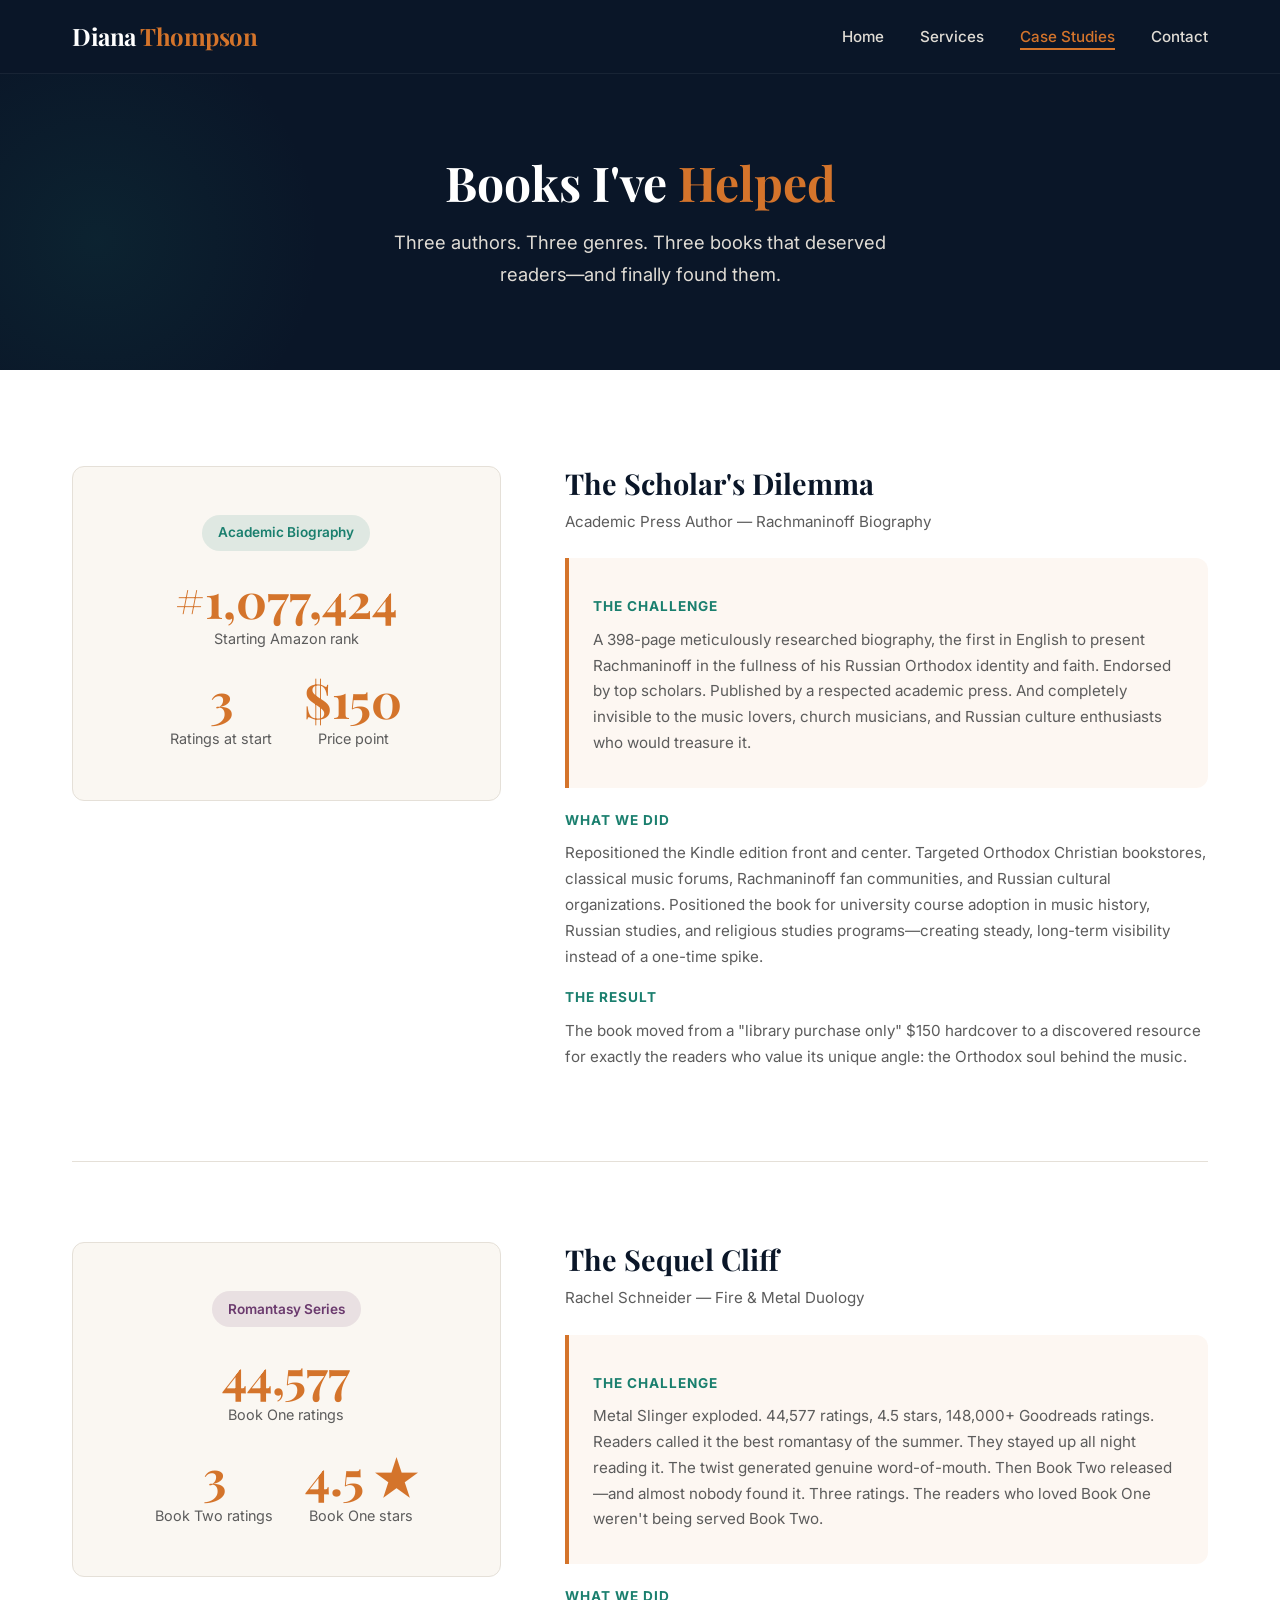
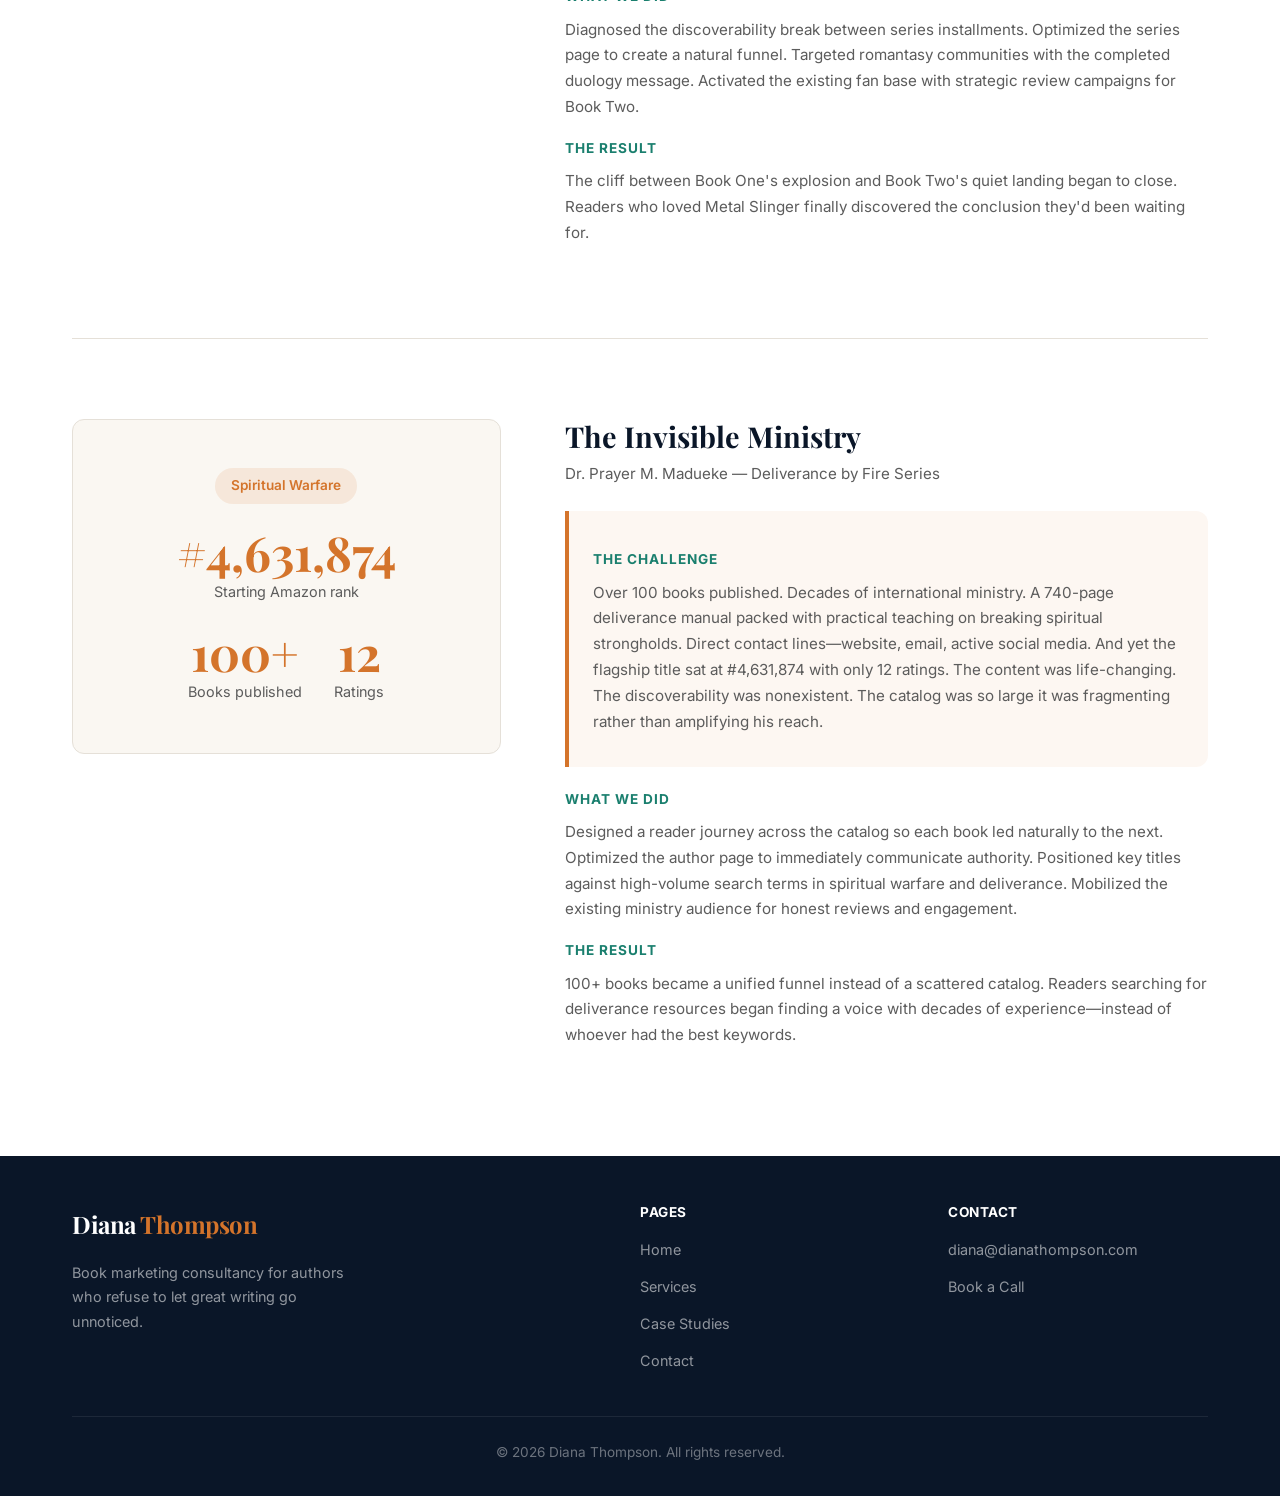
==== case-studies.html @ 2fe16428 "Add files via upload" ====
<!DOCTYPE html>
<html lang="en">
<head>
    <meta charset="UTF-8">
    <meta name="viewport" content="width=device-width, initial-scale=1.0">
    <title>Case Studies | Diana Thompson</title>
    <link rel="preconnect" href="https://fonts.googleapis.com">
    <link rel="preconnect" href="https://fonts.gstatic.com" crossorigin>
    <link href="https://fonts.googleapis.com/css2?family=Inter:wght@400;500;600;700&family=Playfair+Display:ital,wght@0,600;0,700;1,600&display=swap" rel="stylesheet">
    <link rel="stylesheet" href="style.css">
</head>
<body>

<nav class="navbar">
    <div class="container">
        <a href="index.html" class="logo">Diana <span>Thompson</span></a>
        <ul class="nav-links">
            <li><a href="index.html">Home</a></li>
            <li><a href="services.html">Services</a></li>
            <li><a href="case-studies.html" class="active">Case Studies</a></li>
            <li><a href="contact.html">Contact</a></li>
        </ul>
    </div>
</nav>

<section class="case-studies-hero">
    <div class="container">
        <h1>Books I've <span>Helped</span></h1>
        <p>Three authors. Three genres. Three books that deserved readers—and finally found them.</p>
    </div>
</section>

<section class="case-studies-list">
    <div class="container">

        <!-- Case Study 1: Academic -->
        <div class="case-study-full">
            <div class="case-study-visual">
                <span class="genre-tag genre-academic">Academic Biography</span>
                <div class="case-metric">#1,077,424</div>
                <div class="case-metric-label">Starting Amazon rank</div>
                <div class="case-metric-row">
                    <div>
                        <div class="case-metric">3</div>
                        <div class="case-metric-label">Ratings at start</div>
                    </div>
                    <div>
                        <div class="case-metric">$150</div>
                        <div class="case-metric-label">Price point</div>
                    </div>
                </div>
            </div>
            <div class="case-study-content">
                <h2>The Scholar's Dilemma</h2>
                <p class="author-name">Academic Press Author — Rachmaninoff Biography</p>
                <div class="challenge-box">
                    <h4>The Challenge</h4>
                    <p>A 398-page meticulously researched biography, the first in English to present Rachmaninoff in the fullness of his Russian Orthodox identity and faith. Endorsed by top scholars. Published by a respected academic press. And completely invisible to the music lovers, church musicians, and Russian culture enthusiasts who would treasure it.</p>
                </div>
                <h4>What We Did</h4>
                <p>Repositioned the Kindle edition front and center. Targeted Orthodox Christian bookstores, classical music forums, Rachmaninoff fan communities, and Russian cultural organizations. Positioned the book for university course adoption in music history, Russian studies, and religious studies programs—creating steady, long-term visibility instead of a one-time spike.</p>
                <h4>The Result</h4>
                <p>The book moved from a "library purchase only" $150 hardcover to a discovered resource for exactly the readers who value its unique angle: the Orthodox soul behind the music.</p>
            </div>
        </div>

        <!-- Case Study 2: Romantasy -->
        <div class="case-study-full">
            <div class="case-study-visual">
                <span class="genre-tag genre-romantasy">Romantasy Series</span>
                <div class="case-metric">44,577</div>
                <div class="case-metric-label">Book One ratings</div>
                <div class="case-metric-row">
                    <div>
                        <div class="case-metric">3</div>
                        <div class="case-metric-label">Book Two ratings</div>
                    </div>
                    <div>
                        <div class="case-metric">4.5 ★</div>
                        <div class="case-metric-label">Book One stars</div>
                    </div>
                </div>
            </div>
            <div class="case-study-content">
                <h2>The Sequel Cliff</h2>
                <p class="author-name">Rachel Schneider — Fire & Metal Duology</p>
                <div class="challenge-box">
                    <h4>The Challenge</h4>
                    <p>Metal Slinger exploded. 44,577 ratings, 4.5 stars, 148,000+ Goodreads ratings. Readers called it the best romantasy of the summer. They stayed up all night reading it. The twist generated genuine word-of-mouth. Then Book Two released—and almost nobody found it. Three ratings. The readers who loved Book One weren't being served Book Two.</p>
                </div>
                <h4>What We Did</h4>
                <p>Diagnosed the discoverability break between series installments. Optimized the series page to create a natural funnel. Targeted romantasy communities with the completed duology message. Activated the existing fan base with strategic review campaigns for Book Two.</p>
                <h4>The Result</h4>
                <p>The cliff between Book One's explosion and Book Two's quiet landing began to close. Readers who loved Metal Slinger finally discovered the conclusion they'd been waiting for.</p>
            </div>
        </div>

        <!-- Case Study 3: Ministry -->
        <div class="case-study-full">
            <div class="case-study-visual">
                <span class="genre-tag genre-ministry">Spiritual Warfare</span>
                <div class="case-metric">#4,631,874</div>
                <div class="case-metric-label">Starting Amazon rank</div>
                <div class="case-metric-row">
                    <div>
                        <div class="case-metric">100+</div>
                        <div class="case-metric-label">Books published</div>
                    </div>
                    <div>
                        <div class="case-metric">12</div>
                        <div class="case-metric-label">Ratings</div>
                    </div>
                </div>
            </div>
            <div class="case-study-content">
                <h2>The Invisible Ministry</h2>
                <p class="author-name">Dr. Prayer M. Madueke — Deliverance by Fire Series</p>
                <div class="challenge-box">
                    <h4>The Challenge</h4>
                    <p>Over 100 books published. Decades of international ministry. A 740-page deliverance manual packed with practical teaching on breaking spiritual strongholds. Direct contact lines—website, email, active social media. And yet the flagship title sat at #4,631,874 with only 12 ratings. The content was life-changing. The discoverability was nonexistent. The catalog was so large it was fragmenting rather than amplifying his reach.</p>
                </div>
                <h4>What We Did</h4>
                <p>Designed a reader journey across the catalog so each book led naturally to the next. Optimized the author page to immediately communicate authority. Positioned key titles against high-volume search terms in spiritual warfare and deliverance. Mobilized the existing ministry audience for honest reviews and engagement.</p>
                <h4>The Result</h4>
                <p>100+ books became a unified funnel instead of a scattered catalog. Readers searching for deliverance resources began finding a voice with decades of experience—instead of whoever had the best keywords.</p>
            </div>
        </div>

    </div>
</section>

<footer class="footer">
    <div class="container">
        <div class="footer-grid">
            <div class="footer-brand">
                <a href="index.html" class="logo">Diana <span>Thompson</span></a>
                <p>Book marketing consultancy for authors who refuse to let great writing go unnoticed.</p>
            </div>
            <div class="footer-links">
                <h4>Pages</h4>
                <ul>
                    <li><a href="index.html">Home</a></li>
                    <li><a href="services.html">Services</a></li>
                    <li><a href="case-studies.html">Case Studies</a></li>
                    <li><a href="contact.html">Contact</a></li>
                </ul>
            </div>
            <div class="footer-links">
                <h4>Contact</h4>
                <ul>
                    <li><a href="mailto:diana@dianathompson.com">diana@dianathompson.com</a></li>
                    <li><a href="contact.html">Book a Call</a></li>
                </ul>
            </div>
        </div>
        <div class="footer-bottom">
            <p>&copy; 2026 Diana Thompson. All rights reserved.</p>
        </div>
    </div>
</footer>

</body>
</html>
---- style.css ----
/* ===== RESET & BASE ===== */
*, *::before, *::after {
    margin: 0;
    padding: 0;
    box-sizing: border-box;
}

:root {
    --navy: #0a1628;
    --navy-light: #132040;
    --burnt-orange: #d4742b;
    --burnt-orange-hover: #e6863d;
    --teal: #1a7f6e;
    --teal-hover: #209b86;
    --plum: #6b3a6e;
    --plum-hover: #824a85;
    --cream: #faf7f2;
    --white: #ffffff;
    --text: #1e1e1e;
    --text-light: #5c5c5c;
    --text-on-dark: #e0dcd5;
    --border: #e5e0d8;
    --shadow: 0 4px 24px rgba(0,0,0,0.08);
    --shadow-hover: 0 8px 40px rgba(0,0,0,0.14);
    --font-heading: 'Playfair Display', Georgia, 'Times New Roman', serif;
    --font-body: 'Inter', 'Helvetica Neue', Arial, sans-serif;
    --radius: 12px;
    --transition: 0.25s ease;
}

html {
    scroll-behavior: smooth;
}

body {
    font-family: var(--font-body);
    color: var(--text);
    background: var(--white);
    line-height: 1.7;
    -webkit-font-smoothing: antialiased;
}

h1, h2, h3, h4 {
    font-family: var(--font-heading);
    font-weight: 700;
    line-height: 1.2;
}

a {
    text-decoration: none;
    color: inherit;
}

img {
    max-width: 100%;
    display: block;
}

.container {
    max-width: 1200px;
    margin: 0 auto;
    padding: 0 2rem;
}

/* ===== NAVBAR ===== */
.navbar {
    background: var(--navy);
    padding: 1rem 0;
    position: sticky;
    top: 0;
    z-index: 100;
    border-bottom: 1px solid rgba(255,255,255,0.06);
}

.navbar .container {
    display: flex;
    align-items: center;
    justify-content: space-between;
}

.logo {
    font-family: var(--font-heading);
    font-size: 1.5rem;
    font-weight: 700;
    color: var(--white);
    letter-spacing: -0.5px;
}

.logo span {
    color: var(--burnt-orange);
}

.nav-links {
    list-style: none;
    display: flex;
    gap: 2.25rem;
}

.nav-links a {
    color: var(--text-on-dark);
    font-weight: 500;
    font-size: 0.95rem;
    transition: color var(--transition);
    position: relative;
}

.nav-links a::after {
    content: '';
    position: absolute;
    bottom: -4px;
    left: 0;
    width: 0;
    height: 2px;
    background: var(--burnt-orange);
    transition: width var(--transition);
}

.nav-links a:hover {
    color: var(--white);
}

.nav-links a:hover::after {
    width: 100%;
}

.nav-links a.active {
    color: var(--burnt-orange);
}

.nav-links a.active::after {
    width: 100%;
}

/* ===== BUTTONS ===== */
.btn {
    display: inline-block;
    padding: 0.9rem 2.2rem;
    font-weight: 600;
    font-size: 0.95rem;
    border-radius: 50px;
    cursor: pointer;
    transition: all var(--transition);
    border: none;
    letter-spacing: 0.3px;
}

.btn-primary {
    background: var(--burnt-orange);
    color: var(--white);
}

.btn-primary:hover {
    background: var(--burnt-orange-hover);
    transform: translateY(-2px);
    box-shadow: 0 6px 28px rgba(212, 116, 43, 0.35);
}

.btn-secondary {
    background: transparent;
    color: var(--white);
    border: 2px solid var(--burnt-orange);
}

.btn-secondary:hover {
    background: var(--burnt-orange);
    transform: translateY(-2px);
}

.btn-teal {
    background: var(--teal);
    color: var(--white);
}

.btn-teal:hover {
    background: var(--teal-hover);
    transform: translateY(-2px);
    box-shadow: 0 6px 28px rgba(26, 127, 110, 0.35);
}

.btn-plum {
    background: var(--plum);
    color: var(--white);
}

.btn-plum:hover {
    background: var(--plum-hover);
    transform: translateY(-2px);
    box-shadow: 0 6px 28px rgba(107, 58, 110, 0.35);
}

/* ===== HERO ===== */
.hero {
    background: var(--navy);
    padding: 6rem 0;
    position: relative;
    overflow: hidden;
}

.hero::before {
    content: '';
    position: absolute;
    top: -50%;
    right: -20%;
    width: 600px;
    height: 600px;
    background: radial-gradient(circle, rgba(212,116,43,0.15) 0%, transparent 70%);
    border-radius: 50%;
}

.hero .container {
    display: grid;
    grid-template-columns: 1fr 1fr;
    gap: 4rem;
    align-items: center;
    position: relative;
    z-index: 1;
}

.hero-content h1 {
    font-size: 3.2rem;
    color: var(--white);
    margin-bottom: 1.5rem;
    letter-spacing: -1px;
}

.hero-content h1 span {
    color: var(--burnt-orange);
}

.hero-content p {
    font-size: 1.2rem;
    color: var(--text-on-dark);
    margin-bottom: 2.5rem;
    max-width: 480px;
}

.hero-buttons {
    display: flex;
    gap: 1rem;
    flex-wrap: wrap;
}

.hero-visual {
    display: flex;
    justify-content: center;
    align-items: center;
}

.hero-card {
    background: var(--navy-light);
    border: 1px solid rgba(255,255,255,0.08);
    border-radius: var(--radius);
    padding: 2.5rem;
    max-width: 380px;
    box-shadow: 0 20px 60px rgba(0,0,0,0.3);
}

.hero-card .stat {
    font-family: var(--font-heading);
    font-size: 3.5rem;
    color: var(--burnt-orange);
    font-weight: 700;
    line-height: 1;
}

.hero-card .stat-label {
    color: var(--text-on-dark);
    font-size: 0.95rem;
    margin-top: 0.5rem;
}

.hero-card .stat-row {
    display: flex;
    gap: 2rem;
    margin-top: 1.5rem;
}

/* ===== SECTION HEADERS ===== */
.section-header {
    text-align: center;
    margin-bottom: 4rem;
}

.section-header h2 {
    font-size: 2.5rem;
    color: var(--navy);
    margin-bottom: 1rem;
    letter-spacing: -0.5px;
}

.section-header h2 span {
    color: var(--burnt-orange);
}

.section-header p {
    color: var(--text-light);
    font-size: 1.1rem;
    max-width: 600px;
    margin: 0 auto;
}

.section-header.light h2 {
    color: var(--white);
}

.section-header.light p {
    color: var(--text-on-dark);
}

/* ===== SERVICES OVERVIEW (Home Page) ===== */
.services-overview {
    padding: 6rem 0;
    background: var(--cream);
}

.services-grid {
    display: grid;
    grid-template-columns: repeat(3, 1fr);
    gap: 2rem;
}

.service-card {
    background: var(--white);
    border-radius: var(--radius);
    padding: 2.5rem 2rem;
    box-shadow: var(--shadow);
    transition: all var(--transition);
    border: 1px solid var(--border);
    text-align: center;
}

.service-card:hover {
    transform: translateY(-6px);
    box-shadow: var(--shadow-hover);
    border-color: var(--burnt-orange);
}

.service-icon {
    width: 64px;
    height: 64px;
    background: rgba(212,116,43,0.1);
    border-radius: 50%;
    display: flex;
    align-items: center;
    justify-content: center;
    margin: 0 auto 1.5rem;
    font-size: 1.6rem;
}

.service-card h3 {
    font-size: 1.3rem;
    color: var(--navy);
    margin-bottom: 0.75rem;
}

.service-card p {
    color: var(--text-light);
    font-size: 0.95rem;
    line-height: 1.6;
}

/* ===== CASE STUDIES PREVIEW (Home) ===== */
.case-studies-preview {
    padding: 6rem 0;
    background: var(--white);
}

.case-cards {
    display: grid;
    grid-template-columns: repeat(3, 1fr);
    gap: 2rem;
}

.case-card {
    border-radius: var(--radius);
    overflow: hidden;
    box-shadow: var(--shadow);
    transition: all var(--transition);
    border: 1px solid var(--border);
}

.case-card:hover {
    transform: translateY(-6px);
    box-shadow: var(--shadow-hover);
}

.case-card-header {
    padding: 2rem 1.5rem 0;
}

.case-card-header .genre-tag {
    display: inline-block;
    padding: 0.3rem 0.9rem;
    border-radius: 50px;
    font-size: 0.8rem;
    font-weight: 600;
    margin-bottom: 1rem;
}

.genre-academic {
    background: rgba(26,127,110,0.12);
    color: var(--teal);
}

.genre-romantasy {
    background: rgba(107,58,110,0.12);
    color: var(--plum);
}

.genre-ministry {
    background: rgba(212,116,43,0.12);
    color: var(--burnt-orange);
}

.case-card-body {
    padding: 1rem 1.5rem 1.5rem;
}

.case-card-body h3 {
    font-size: 1.15rem;
    color: var(--navy);
    margin-bottom: 0.5rem;
}

.case-card-body p {
    color: var(--text-light);
    font-size: 0.9rem;
    line-height: 1.5;
}

.case-card-footer {
    padding: 0 1.5rem 2rem;
}

.case-stat {
    font-family: var(--font-heading);
    font-size: 1.6rem;
    font-weight: 700;
    color: var(--burnt-orange);
}

.case-stat-label {
    font-size: 0.8rem;
    color: var(--text-light);
}

/* ===== TESTIMONIAL ===== */
.testimonial-section {
    padding: 6rem 0;
    background: var(--navy);
    position: relative;
    overflow: hidden;
}

.testimonial-section::before {
    content: '';
    position: absolute;
    bottom: -30%;
    left: -10%;
    width: 500px;
    height: 500px;
    background: radial-gradient(circle, rgba(26,127,110,0.12) 0%, transparent 70%);
    border-radius: 50%;
}

.testimonial {
    position: relative;
    z-index: 1;
    max-width: 750px;
    margin: 0 auto;
    text-align: center;
}

.testimonial blockquote {
    font-family: var(--font-heading);
    font-size: 1.5rem;
    color: var(--white);
    font-style: italic;
    line-height: 1.5;
    margin-bottom: 2rem;
}

.testimonial cite {
    color: var(--burnt-orange);
    font-style: normal;
    font-weight: 600;
    font-family: var(--font-body);
    font-size: 1rem;
}

.testimonial cite span {
    color: var(--text-on-dark);
    font-weight: 400;
}

/* ===== CTA SECTION ===== */
.cta-section {
    padding: 6rem 0;
    background: var(--cream);
    text-align: center;
}

.cta-section h2 {
    font-size: 2.5rem;
    color: var(--navy);
    margin-bottom: 1rem;
    letter-spacing: -0.5px;
}

.cta-section p {
    color: var(--text-light);
    font-size: 1.1rem;
    margin-bottom: 2rem;
    max-width: 550px;
    margin-left: auto;
    margin-right: auto;
}

/* ===== FOOTER ===== */
.footer {
    background: var(--navy);
    color: var(--text-on-dark);
    padding: 3rem 0 2rem;
}

.footer-grid {
    display: grid;
    grid-template-columns: 2fr 1fr 1fr;
    gap: 3rem;
    margin-bottom: 2rem;
}

.footer-brand .logo {
    margin-bottom: 1rem;
    display: inline-block;
}

.footer-brand p {
    font-size: 0.9rem;
    color: rgba(255,255,255,0.55);
    max-width: 280px;
}

.footer-links h4 {
    color: var(--white);
    font-size: 1rem;
    margin-bottom: 1rem;
    font-family: var(--font-body);
    letter-spacing: 0.5px;
    text-transform: uppercase;
    font-size: 0.85rem;
}

.footer-links ul {
    list-style: none;
}

.footer-links ul li {
    margin-bottom: 0.6rem;
}

.footer-links ul li a {
    color: rgba(255,255,255,0.55);
    font-size: 0.9rem;
    transition: color var(--transition);
}

.footer-links ul li a:hover {
    color: var(--burnt-orange);
}

.footer-bottom {
    border-top: 1px solid rgba(255,255,255,0.08);
    padding-top: 1.5rem;
    text-align: center;
    font-size: 0.85rem;
    color: rgba(255,255,255,0.4);
}

/* ===== SERVICES PAGE ===== */
.services-hero {
    background: var(--navy);
    padding: 5rem 0;
    text-align: center;
    position: relative;
    overflow: hidden;
}

.services-hero::before {
    content: '';
    position: absolute;
    top: -30%;
    right: -15%;
    width: 500px;
    height: 500px;
    background: radial-gradient(circle, rgba(212,116,43,0.12) 0%, transparent 70%);
    border-radius: 50%;
}

.services-hero h1 {
    font-size: 3rem;
    color: var(--white);
    margin-bottom: 1rem;
    position: relative;
    z-index: 1;
}

.services-hero h1 span {
    color: var(--burnt-orange);
}

.services-hero p {
    color: var(--text-on-dark);
    font-size: 1.15rem;
    max-width: 550px;
    margin: 0 auto;
    position: relative;
    z-index: 1;
}

.services-detail {
    padding: 6rem 0;
    background: var(--white);
}

.service-package {
    display: grid;
    grid-template-columns: 1fr 1fr;
    gap: 4rem;
    align-items: center;
    margin-bottom: 5rem;
    padding-bottom: 5rem;
    border-bottom: 1px solid var(--border);
}

.service-package:last-child {
    margin-bottom: 0;
    padding-bottom: 0;
    border-bottom: none;
}

.service-package.reverse {
    direction: rtl;
}

.service-package.reverse .service-package-content {
    direction: ltr;
}

.service-package-content h2 {
    font-size: 2rem;
    color: var(--navy);
    margin-bottom: 1rem;
}

.service-package-content .price {
    font-family: var(--font-heading);
    font-size: 2.2rem;
    color: var(--burnt-orange);
    font-weight: 700;
    margin-bottom: 1.5rem;
}

.service-package-content .price span {
    font-size: 1rem;
    color: var(--text-light);
    font-weight: 400;
}

.service-package-content p {
    color: var(--text-light);
    margin-bottom: 1.5rem;
    font-size: 1rem;
}

.service-features {
    list-style: none;
    margin-bottom: 2rem;
}

.service-features li {
    padding: 0.5rem 0;
    padding-left: 1.75rem;
    position: relative;
    color: var(--text);
    font-size: 0.95rem;
}

.service-features li::before {
    content: '✓';
    position: absolute;
    left: 0;
    color: var(--teal);
    font-weight: 700;
}

.service-package-visual {
    background: var(--cream);
    border-radius: var(--radius);
    padding: 3rem;
    text-align: center;
    border: 1px solid var(--border);
}

.service-package-visual .big-icon {
    font-size: 5rem;
    margin-bottom: 1rem;
}

.service-package-visual p {
    color: var(--text-light);
    font-size: 0.9rem;
}

.pricing-note {
    text-align: center;
    margin-top: 4rem;
    padding: 2rem;
    background: var(--cream);
    border-radius: var(--radius);
    color: var(--text-light);
    font-size: 0.95rem;
}

.pricing-note a {
    color: var(--burnt-orange);
    font-weight: 600;
}

/* ===== CASE STUDIES PAGE ===== */
.case-studies-hero {
    background: var(--navy);
    padding: 5rem 0;
    text-align: center;
    position: relative;
    overflow: hidden;
}

.case-studies-hero::before {
    content: '';
    position: absolute;
    top: -20%;
    left: -10%;
    width: 450px;
    height: 450px;
    background: radial-gradient(circle, rgba(26,127,110,0.12) 0%, transparent 70%);
    border-radius: 50%;
}

.case-studies-hero h1 {
    font-size: 3rem;
    color: var(--white);
    margin-bottom: 1rem;
    position: relative;
    z-index: 1;
}

.case-studies-hero h1 span {
    color: var(--burnt-orange);
}

.case-studies-hero p {
    color: var(--text-on-dark);
    font-size: 1.15rem;
    max-width: 550px;
    margin: 0 auto;
    position: relative;
    z-index: 1;
}

.case-studies-list {
    padding: 6rem 0;
    background: var(--white);
}

.case-study-full {
    display: grid;
    grid-template-columns: 1fr 1.5fr;
    gap: 4rem;
    align-items: start;
    margin-bottom: 5rem;
    padding-bottom: 5rem;
    border-bottom: 1px solid var(--border);
}

.case-study-full:last-child {
    margin-bottom: 0;
    padding-bottom: 0;
    border-bottom: none;
}

.case-study-visual {
    background: var(--cream);
    border-radius: var(--radius);
    padding: 3rem 2rem;
    text-align: center;
    border: 1px solid var(--border);
}

.case-study-visual .genre-tag {
    display: inline-block;
    padding: 0.4rem 1rem;
    border-radius: 50px;
    font-size: 0.85rem;
    font-weight: 600;
    margin-bottom: 1.5rem;
}

.case-metric {
    font-family: var(--font-heading);
    font-size: 3rem;
    color: var(--burnt-orange);
    font-weight: 700;
    line-height: 1;
}

.case-metric-label {
    color: var(--text-light);
    font-size: 0.9rem;
    margin-top: 0.25rem;
}

.case-metric-row {
    display: flex;
    gap: 2rem;
    justify-content: center;
    margin-top: 1.5rem;
}

.case-study-content h2 {
    font-size: 1.8rem;
    color: var(--navy);
    margin-bottom: 0.5rem;
}

.case-study-content .author-name {
    color: var(--text-light);
    font-size: 0.95rem;
    margin-bottom: 1.5rem;
}

.case-study-content .challenge-box {
    background: rgba(212,116,43,0.06);
    border-left: 4px solid var(--burnt-orange);
    padding: 1.25rem 1.5rem;
    border-radius: 0 var(--radius) var(--radius) 0;
    margin-bottom: 1.5rem;
}

.challenge-box h4 {
    font-family: var(--font-body);
    font-size: 0.85rem;
    text-transform: uppercase;
    letter-spacing: 1px;
    color: var(--burnt-orange);
    margin-bottom: 0.5rem;
}

.challenge-box p {
    color: var(--text);
    font-size: 0.95rem;
}

.case-study-content h4 {
    font-family: var(--font-body);
    font-size: 0.85rem;
    text-transform: uppercase;
    letter-spacing: 1px;
    color: var(--teal);
    margin-bottom: 0.75rem;
    margin-top: 1.25rem;
}

.case-study-content p {
    color: var(--text-light);
    font-size: 0.95rem;
    line-height: 1.7;
    margin-bottom: 0.75rem;
}

/* ===== CONTACT PAGE ===== */
.contact-hero {
    background: var(--navy);
    padding: 5rem 0;
    text-align: center;
    position: relative;
    overflow: hidden;
}

.contact-hero::before {
    content: '';
    position: absolute;
    bottom: -30%;
    right: -15%;
    width: 500px;
    height: 500px;
    background: radial-gradient(circle, rgba(107,58,110,0.12) 0%, transparent 70%);
    border-radius: 50%;
}

.contact-hero h1 {
    font-size: 3rem;
    color: var(--white);
    margin-bottom: 1rem;
    position: relative;
    z-index: 1;
}

.contact-hero h1 span {
    color: var(--burnt-orange);
}

.contact-hero p {
    color: var(--text-on-dark);
    font-size: 1.15rem;
    max-width: 550px;
    margin: 0 auto;
    position: relative;
    z-index: 1;
}

.contact-main {
    padding: 6rem 0;
    background: var(--white);
}

.contact-grid {
    display: grid;
    grid-template-columns: 1fr 1fr;
    gap: 4rem;
}

.contact-form-section h2 {
    font-size: 2rem;
    color: var(--navy);
    margin-bottom: 0.75rem;
}

.contact-form-section > p {
    color: var(--text-light);
    margin-bottom: 2rem;
}

.contact-form .form-group {
    margin-bottom: 1.5rem;
}

.contact-form label {
    display: block;
    font-weight: 600;
    font-size: 0.9rem;
    color: var(--navy);
    margin-bottom: 0.4rem;
}

.contact-form input,
.contact-form select,
.contact-form textarea {
    width: 100%;
    padding: 0.85rem 1rem;
    border: 1px solid var(--border);
    border-radius: 8px;
    font-family: var(--font-body);
    font-size: 0.95rem;
    transition: border-color var(--transition);
    background: var(--white);
}

.contact-form input:focus,
.contact-form select:focus,
.contact-form textarea:focus {
    outline: none;
    border-color: var(--burnt-orange);
    box-shadow: 0 0 0 3px rgba(212,116,43,0.08);
}

.contact-form textarea {
    resize: vertical;
    min-height: 140px;
}

.contact-info-section h2 {
    font-size: 2rem;
    color: var(--navy);
    margin-bottom: 0.75rem;
}

.contact-info-section > p {
    color: var(--text-light);
    margin-bottom: 2rem;
}

.contact-info-card {
    background: var(--cream);
    border-radius: var(--radius);
    padding: 2rem;
    border: 1px solid var(--border);
    margin-bottom: 1.5rem;
}

.contact-info-card h3 {
    font-size: 1.1rem;
    color: var(--navy);
    margin-bottom: 0.5rem;
}

.contact-info-card p {
    color: var(--text-light);
    font-size: 0.95rem;
}

.contact-methods {
    list-style: none;
}

.contact-methods li {
    padding: 1rem 0;
    border-bottom: 1px solid var(--border);
    display: flex;
    align-items: center;
    gap: 1rem;
}

.contact-methods li:last-child {
    border-bottom: none;
}

.contact-method-icon {
    width: 44px;
    height: 44px;
    background: rgba(212,116,43,0.1);
    border-radius: 50%;
    display: flex;
    align-items: center;
    justify-content: center;
    font-size: 1.1rem;
    flex-shrink: 0;
}

.contact-method-text strong {
    display: block;
    color: var(--navy);
    font-size: 0.95rem;
}

.contact-method-text span {
    color: var(--text-light);
    font-size: 0.9rem;
}

/* ===== RESPONSIVE ===== */
@media (max-width: 1024px) {
    .hero .container {
        grid-template-columns: 1fr;
        text-align: center;
    }

    .hero-content p {
        max-width: 100%;
    }

    .hero-buttons {
        justify-content: center;
    }

    .hero-visual {
        display: none;
    }

    .services-grid,
    .case-cards {
        grid-template-columns: 1fr;
        max-width: 450px;
        margin: 0 auto;
    }

    .service-package {
        grid-template-columns: 1fr;
        gap: 2rem;
    }

    .service-package.reverse {
        direction: ltr;
    }

    .case-study-full {
        grid-template-columns: 1fr;
    }

    .contact-grid {
        grid-template-columns: 1fr;
    }

    .footer-grid {
        grid-template-columns: 1fr;
        gap: 2rem;
    }
}

@media (max-width: 768px) {
    .nav-links {
        gap: 1.25rem;
    }

    .nav-links a {
        font-size: 0.85rem;
    }

    .hero {
        padding: 4rem 0;
    }

    .hero-content h1 {
        font-size: 2.2rem;
    }

    .section-header h2,
    .cta-section h2 {
        font-size: 2rem;
    }

    .case-metric-row {
        flex-direction: column;
        gap: 1rem;
    }

    .hero-card .stat-row {
        flex-direction: column;
        gap: 1rem;
    }
}

/* ===== ANIMATIONS ===== */
@keyframes fadeInUp {
    from {
        opacity: 0;
        transform: translateY(24px);
    }
    to {
        opacity: 1;
        transform: translateY(0);
    }
}

.hero-content,
.service-card,
.case-card,
.testimonial,
.cta-section {
    animation: fadeInUp 0.7s ease forwards;
}

.service-card:nth-child(2) { animation-delay: 0.1s; }
.service-card:nth-child(3) { animation-delay: 0.2s; }
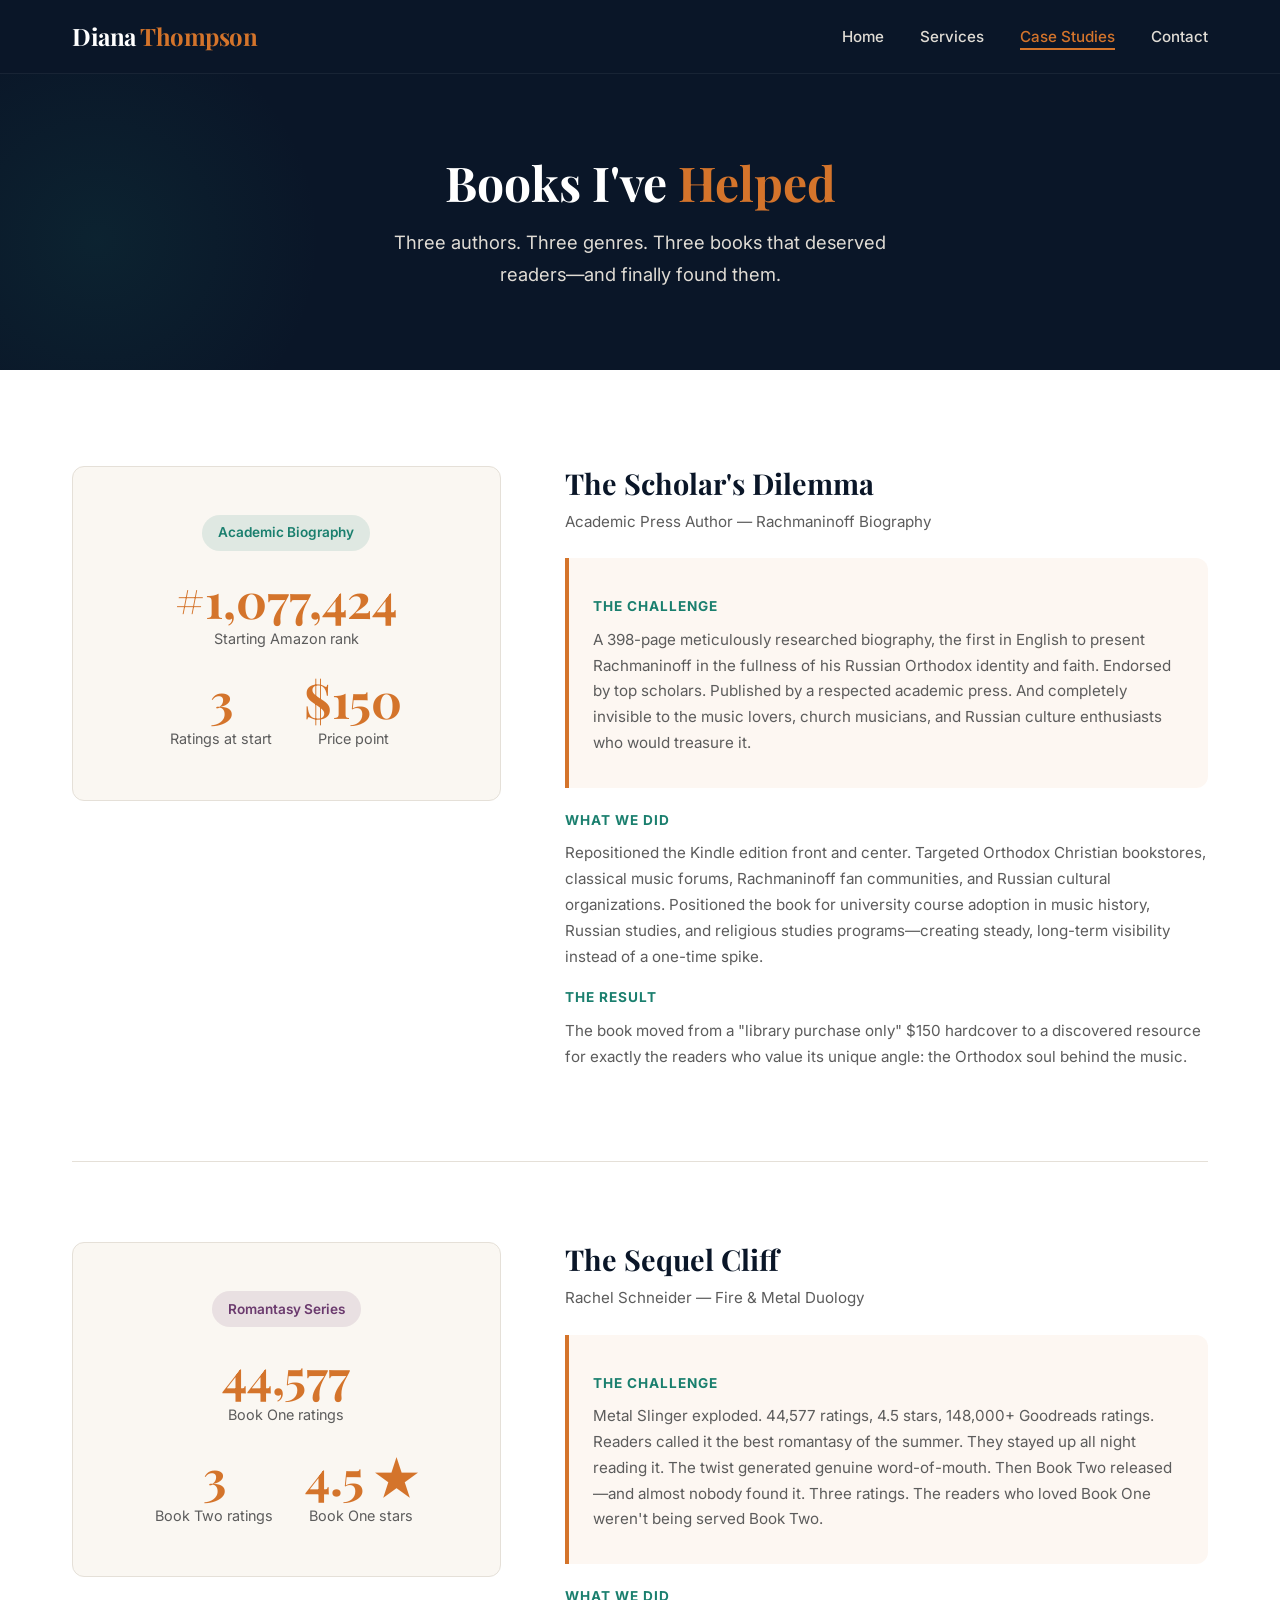
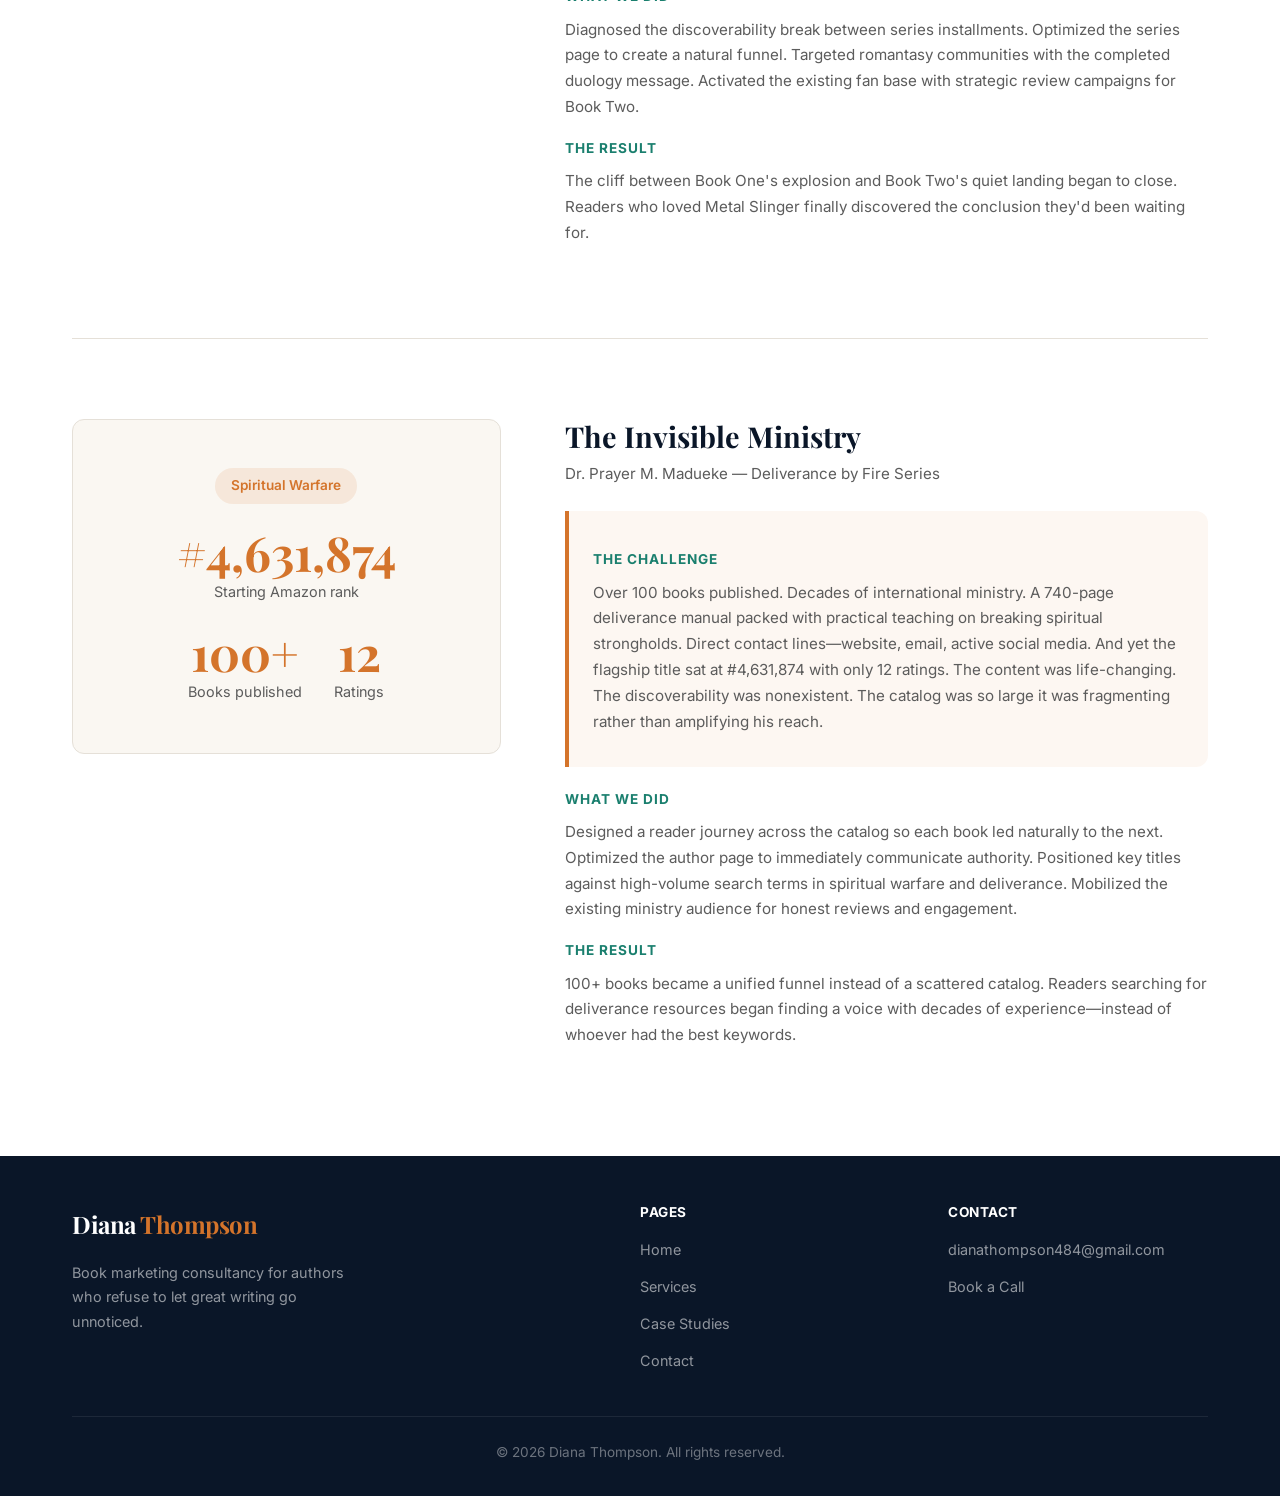
==== commit 79749920: "Update case-studies.html" ====
--- a/case-studies.html
+++ b/case-studies.html
@@ -148,7 +148,7 @@
             <div class="footer-links">
                 <h4>Contact</h4>
                 <ul>
-                    <li><a href="mailto:diana@dianathompson.com">diana@dianathompson.com</a></li>
+                    <li><a href="mailto:dianathompson484@gmail.com">dianathompson484@gmail.com</a></li>
                     <li><a href="contact.html">Book a Call</a></li>
                 </ul>
             </div>
@@ -160,4 +160,4 @@
 </footer>
 
 </body>
-</html>+</html>
